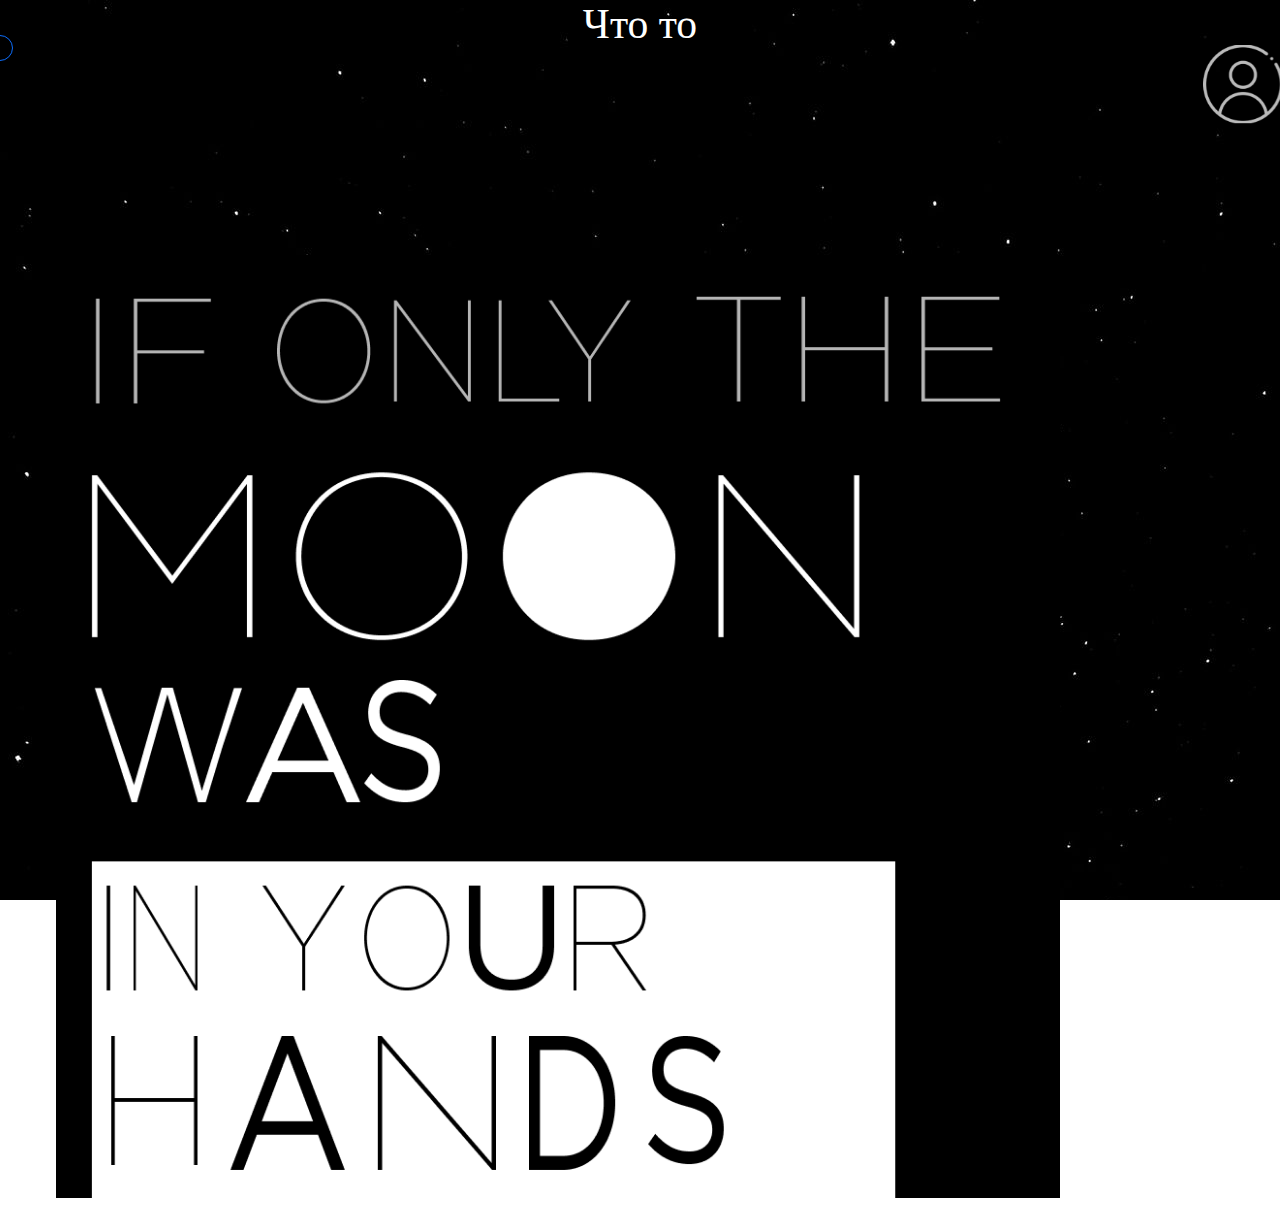
==== main_page.html @ 078688f1 "cursor1" ====
<!DOCTYPE html>
<html lang="en" style="cursor: none;">

<head>
    <meta charset="UTF-8">
    <meta http-equiv="X-UA-Compatible" content="IE=edge">
    <meta name="viewport" content="width=device-width, initial-scale=1.0">
    <title>Main page</title>
    <link rel="stylesheet" href="/style/main_page_style.css" type="text/css">
    <link rel="stylesheet" href="/style/style.min.css" type="text/css">


    <!-- Курсор -->
    <link rel="stylesheet" href="css/bootstrap-reboot.min.css"/>
    <link rel="preconnect" href="https://fonts.gstatic.com"/>
    <link href="https://fonts.googleapis.com/css2?family=Lora:wght@700&amp;family=Roboto:wght@300;400&amp;display=swap" rel="stylesheet"/>
    <link rel="stylesheet" href="cursor.css"/>
    <!-- <link  rel="preload" href="/font/BroadaxeRevolution.ttf" as="font"> -->
    <!-- <script type='text/javascript' src='http://ajax.googleapis.com/ajax/libs/jquery/1.3.2/jquery.min.js'> </script>
    <script src="js/jquery.localscroll-min.js" type="text/javascript"> </script>
    <script src="js/jquery.scrollTo-min.js" type="text/javascript"> </script> -->
    <header><img src="/img/profile.png" width="80px"></header>
</head>

<body>
    <script src="//code.jquery.com/jquery-1.12.0.min.js"></script>
    <script src="path/to/scripts/jquery-stars.js"></script>
    <a>Что то</a>
    <div class="follow-cursor"></div> <!-- элемент, который следует за курсором -->
    <script src="cursor.js"></script>
    <!-- Загрузка -->
    <!-- <div id="page-preloader" class="preloader">
        <div class="loader">

        </div>
    </div> -->

    <!-- Модальное окно 1 -->
    <!-- <div id="modal-profile" class="modal_profile">
        <div class="modal-dialog">
            <div class="modal-content">
                <div class="modal-header">
                    <h3 class="modal-title">Название 1</h3>
                    <a href="#" class="close" title="закрыть">×</a>
                </div>
                <div class="modal-body">
                    Содержимое модального окна 1...
                </div>
            </div>
        </div>
    </div> -->

    <!-- <a name="home"></a>
    <div id="menu">
        <ul>
            <li><a href="#home">Начало</a></li>
            <li><a href="#box1">Море холода</a></li>
            <li><a href="#box2">Море дождей</a></li>
            <li><a href="#box3">Море ясности</a></li>
            <li><a href="#box4">Море спокойствия</a></li>
            <li><a href="#box5">Море кризисов</a></li>
            <li><a href="#box6">Озеро сновидений</a></li>
            <li><a href="#box7">Море Змей</a></li>
            <li><a href="#box8">Океан бурь</a></li>
        </ul>
    </div> -->
    <div id="container">
        <div id="header">
            <img src="/img/quote.png">
        </div>
        
        <div id="box1" class="box">
            <img src="/img/sea of cold.png">
            <h2><a name="box1">Море холода</a></h2>
            <h4>Стоимость:<br>65 000 ₽</h4>
        </div>

        <div id="box2" class="box">
            <img src="/img/sea of rain.png">
            <h2><a name="box2">Море дождей</a></h2>
            <h4>Стоимость:<br>63 000 ₽</h4>
        </div>

        <div id="box3" class="box">
            <img src="/img/sea ​​of ​​clarity.png"> 
            <h2><a name="box3">Море ясности</a></h2>
            <h4>Стоимость:<br>70 500 ₽</h4>
        </div>

        <div id="box4" class="box">
            <img src="/img/sea ​​of ​​calm.png">
            <h2><a name="box4">Море спокойствия</a></h2>
            <h4>Стоимость:<br>79 000 ₽</h4>
        </div>

        <div id="box5" class="box">
            <img src="/img/sea ​​of ​​crises.png">
            <h2><a name="box5">Море кризисов</a></h2>
            <h4>Стоимость:<br>57 000 ₽</h4>
        </div>

        <div id="box6" class="box">
            <img src="/img/lake of dreams.png">
            <h2><a name="box6">Озеро сновидений</a></h2>
            <h4>Стоимость:<br>90 000 ₽</h4>
        </div>

        <div id="box7" class="box">
            <img src="/img/sea ​​of ​​snakes.png">
            <h2><a name="box7">Море Змей</a></h2>
            <h4>Стоимость:<br>40 000 ₽</h4>
        </div>

        <div id="box8" class="box">
            <img src="/img/ocean of storms.png">
            <h2><a name="box8">Океан бурь</a></h2>
            <h4>Стоимость:<br>200 000 ₽</h4>
        </div>
    <script src="/js/preloader.js"></script>
</body>
</html>
---- style/main_page_style.css ----
body {
    text-align: center;
    font-size: 260%;
    font-family: ofont_ru_Whitehall;
    margin: 0 auto;
    padding: 0;
    background: url(/img/stars.jpg) fixed;

    /* display: flex; */
    /* width: calc(250px + (1500 - 250) * ((100vw - 500px) / (1920 - 500))); */
    /* overflow: hidden; */
}

header {
    margin-left: 94%;
    margin-top: 45px;
    position: fixed;
}

a {
    color: #ffffff;
    padding: 0 5px;
    text-decoration: none;
    /* letter-spacing: -1px; */
}

h2 {
    font-size: 40px;
    font-weight: 400;
    /* padding: 0 0 10px; */
}

h4 {
    font-size: 35px;
    color: #ffffff;
}


#header {
    /* width: 360px; */
    float: left;
    margin: 0 15px 0 0;
    padding: 0;
}

#menu {
    position: fixed;
    top: 40px;
    left: 360px;
    /* font-family: helvetica, sans-serif; */
    font-weight: bold;
    font-size: 18px;
    text-transform: uppercase;
    margin: 0;
    padding: 18px;
    /* opacity: .75; */
}

#menu ul {
    list-style-type: none;
    margin-top: 30px;
    padding: 0;
}

#menu ul li {
    list-style-type: none;
    display: inline;
    margin: 0;
    padding: 0 10px 0 10px;
}

#menu ul li a {
    text-decoration: none;
    list-style-type: none;
    color: #777;
    margin: 0;
    padding: 0;
    font-size: 20px;
}

#menu ul li a:hover {
    text-decoration: none;
    list-style-type: none;
    color: #fff;
    display: inline;
    margin: 0;
    padding: 0;
}


#container {
    position: absolute;
    top: 200px;
    left: 40px;
    width: 6800px;
    margin: 0;
    padding: 0;
}

@font-face {
    /* Гарнитура шрифта */
    font-family: ofont_ru_Whitehall;
    /* Путь к файлу со шрифтом */
    src: url("/font/ofont_ru_Whitehall.ttf") format("truetype");    
    font-style: normal;
    font-weight: normal;
}


#container div img {
    width: 97%;
    margin-top: 55px;
}

.box {  
    border: 4px solid #222222;
    width: 390px;
    height: 650px;
    float: left;
    margin: 40px;
    padding: 5px 30px 30px 30px;
    transform: translateX(450%);
    margin-top: 2.5%;

}
---- style/style.min.css ----
.preloader{
    position: fixed;
    left: 0;
    top: 0;
    width: 100%;
    height: 100%;
    background: black;
    z-index: 3;
    transition: 1s all;
    opacity: 1;
    visibility: visible;

}
.loader{
    position: absolute;
    width: 75px;
    height: 75px;
    border: 15px solid white;
    border-radius: 50%;
    border-top-color: aqua;
    animation: 1s spin infinite linear;
    left: 50%;
    top: 50%;
    transform: translate(-50%, -50%);
}

.done{
    opacity: 0;
    visibility: hidden;
}



@keyframes spin{
    from{
        transform: translate(-50%, -50%) rotate(0deg);
    }
    to{
        transform: translate(-50%, -50%) rotate(360deg);
    }
}
---- cursor.css ----
/* Начальные стили для элемента, который будет следовать за курсором, в нашем случае небольшой кружок */
  .follow-cursor {
    display: block;
    width: 24px;
    height: 24px;
    border: 1px solid #0d6efd;
    border-radius: 50%;
    transform: translateY(-50%) translateX(-50%); /* центрируем кружок */
    position: absolute; /* задаём абсолютное позиционирование, чтобы элемент не влиял на остальные элементы и его можно было бы позиционировать следом за курсором */
    z-index: 999; /* чтобы элемент был над остальными элементами */
    pointer-events: none; /* чтобы сквозь элемент можно было взаимодействовать с элементами, находящимися под ним */
    transition: width 0.64s, height 0.64s, border-radius 0.64s, background 0.64s;
  }
  
  /* Активный класс для кружка при наведении на ссылку */
  .follow-cursor_active {
    height: 128px;
    width: 128px;
    border-width: 2px;
    background: rgba(13,110,253,0.32);
  }
  
  /* Скрываем декоративный элемент при ширине браузера меньше 992px */
  @media (max-width: 991.98px) {
    .follow-cursor {
      display: none;
    }
  }
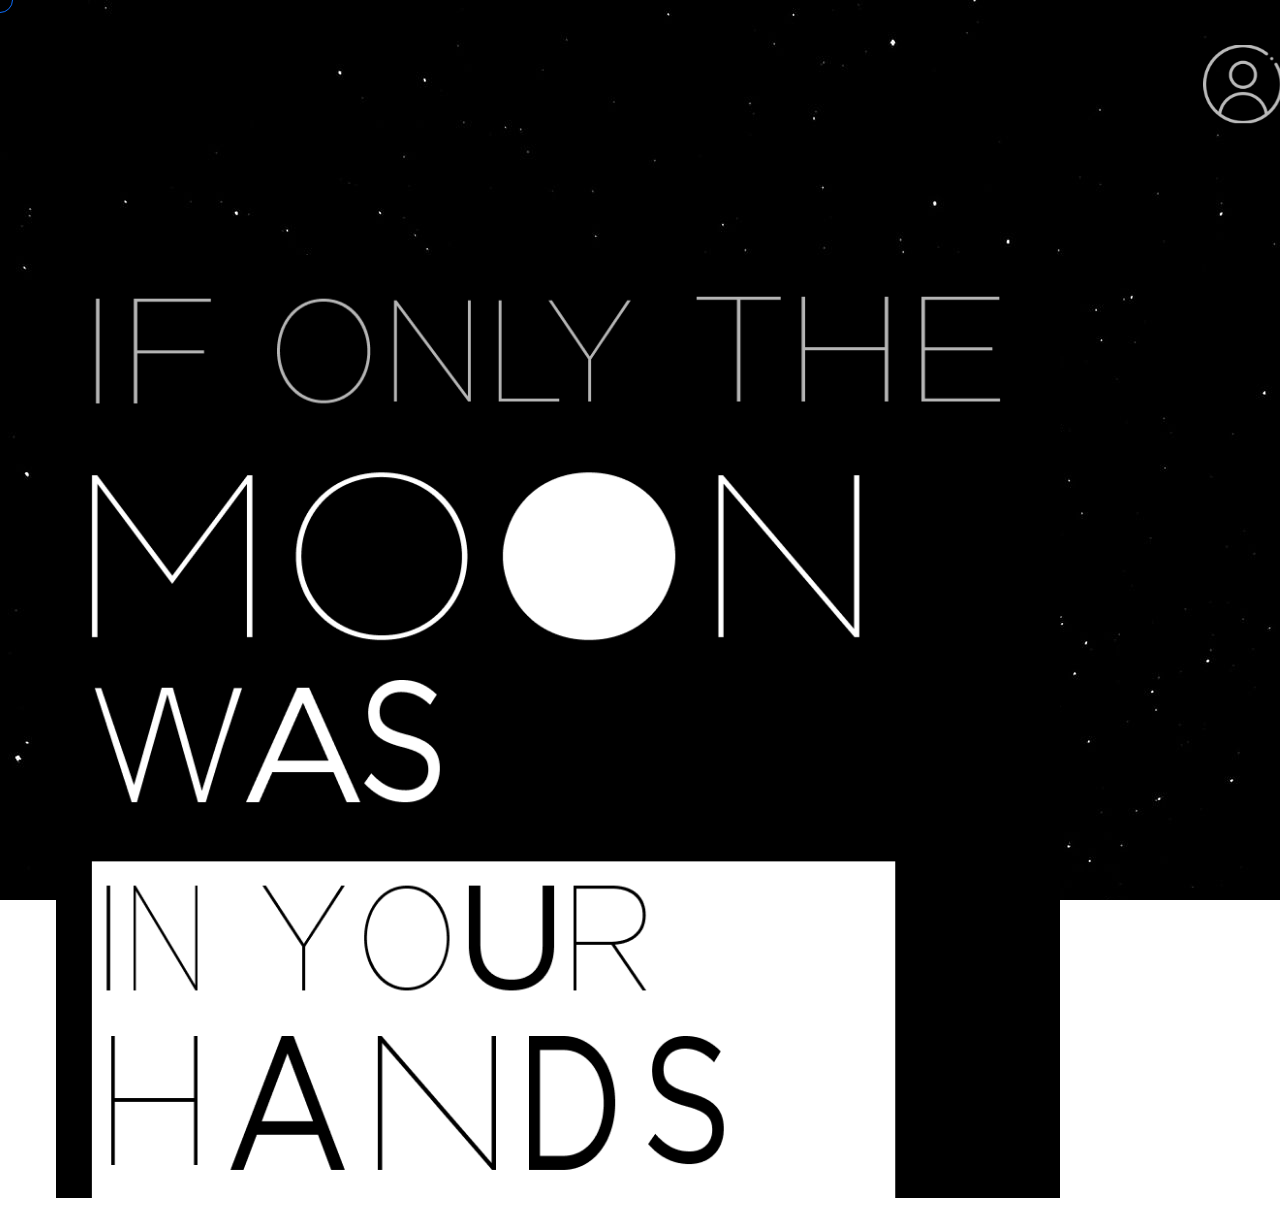
==== commit d7d88223: "test" ====
--- a/main_page.html
+++ b/main_page.html
@@ -25,7 +25,6 @@
 <body>
     <script src="//code.jquery.com/jquery-1.12.0.min.js"></script>
     <script src="path/to/scripts/jquery-stars.js"></script>
-    <a>Что то</a>
     <div class="follow-cursor"></div> <!-- элемент, который следует за курсором -->
     <script src="cursor.js"></script>
     <!-- Загрузка -->
